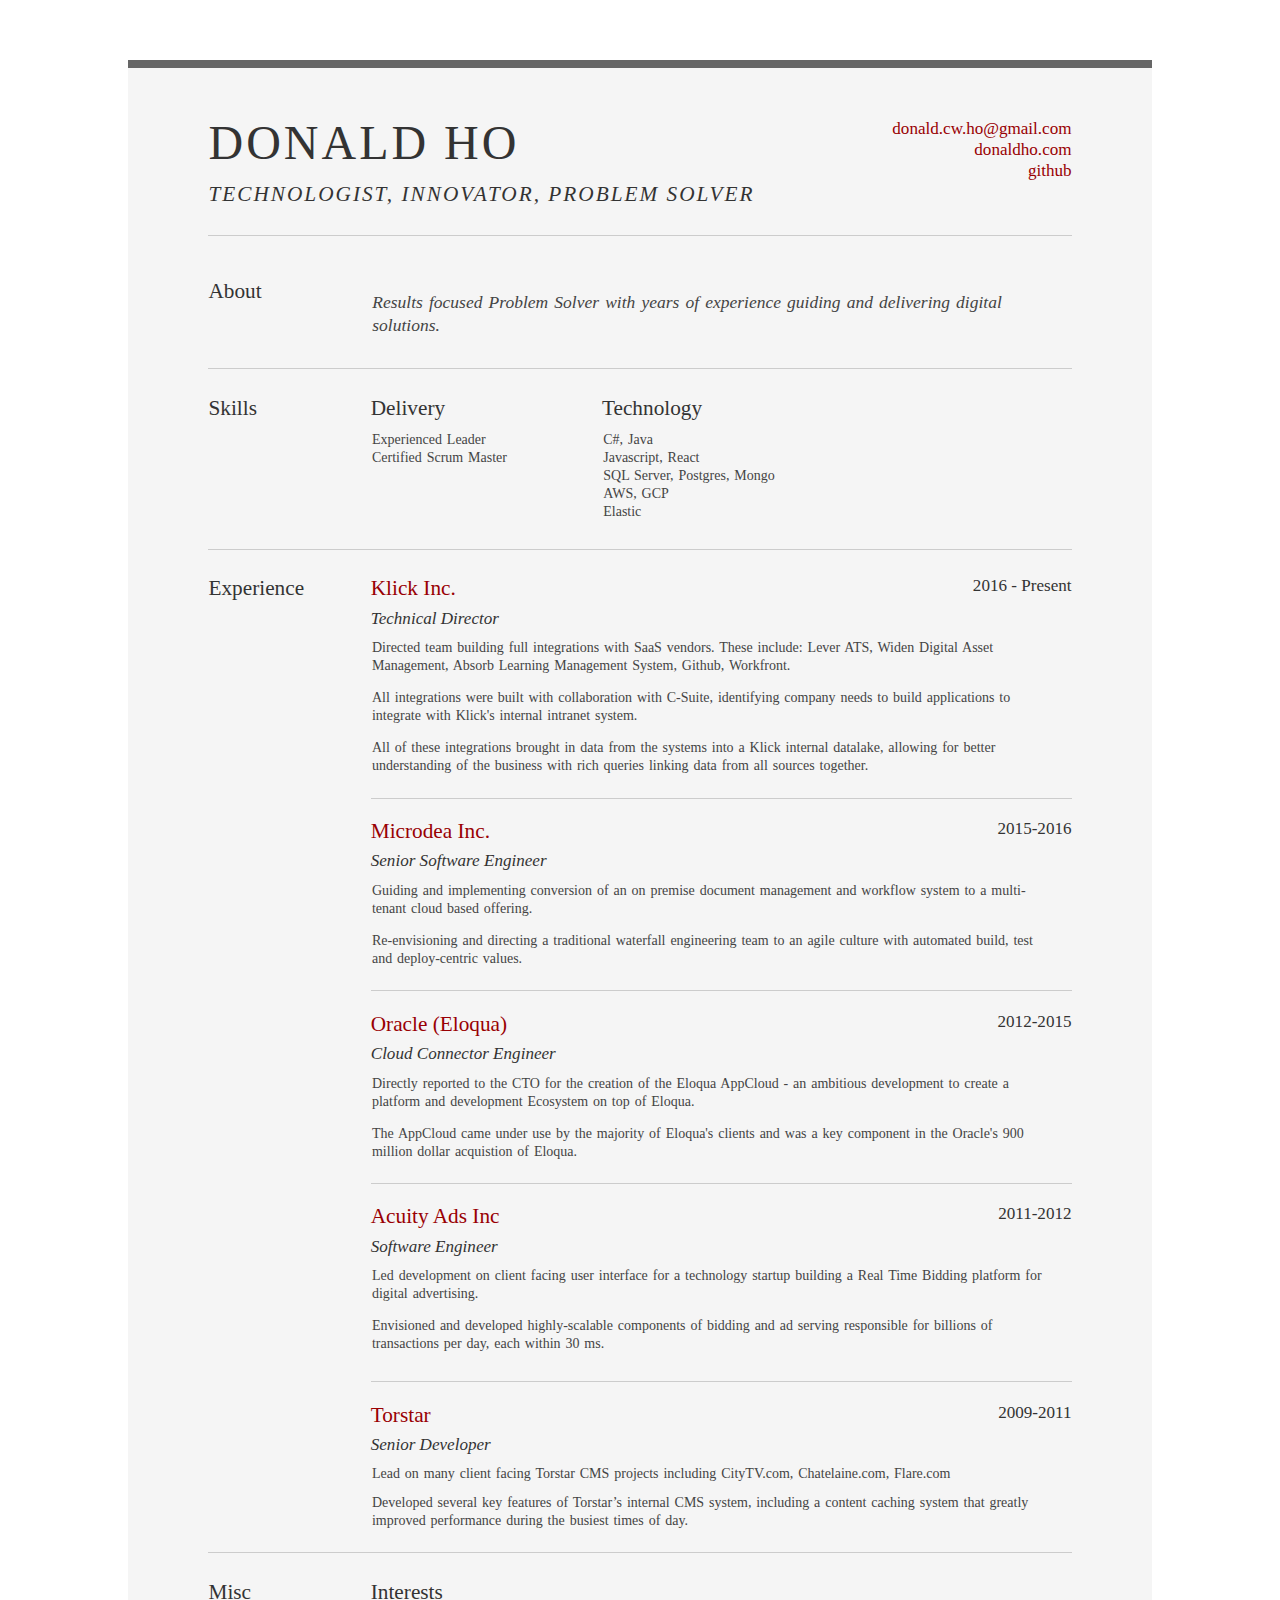
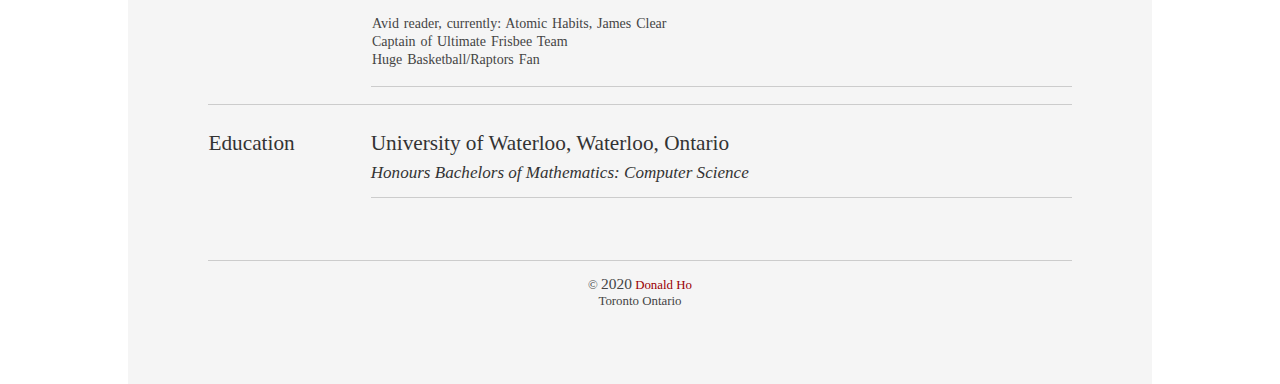
==== print.html @ a3a1f208 "Updating" ====
<!DOCTYPE html>
<html>

<head>
  <title>Resume</title>
  <meta http-equiv="content-type" content="text/html; charset=utf-8" />
  <link rel="stylesheet" type="text/css" href="./resume.css" media="all" />
</head>

<body>

  <div id="doc2" class="yui-t7">
    <div id="inner">

      <div id="hd">
        <div class="yui-gc">
          <div class="yui-u first">
            <h1>Donald Ho</h1>
          </div>

          <div class="yui-u">
            <div class="contact-info">
              <h3 class="clear"><a href="mailto:donald.cw.ho@gmail.com">donald.cw.ho@gmail.com</a></h3>
              <h3 class="clear"><a href="http://donaldho.com/">donaldho.com</a></h3>
              <h3 class="clear"><a href="https://github.com/CrafteeD">github</a></h3>
            </div>
          </div>
        </div>
        <div class="yui-gc whoami">
          <h2>Technologist, Innovator, Problem Solver</h2>
        </div>
      </div><!-- End hd -->

      <div id="bd">
        <div id="yui-main">
          <div class="yui-b">

            <div class="yui-gf">
              <div class="yui-u first">
                <h2>About</h2>
              </div>
              <div class="yui-u">
                <p class="enlarge">
                  Results focused Problem Solver with years of experience guiding and delivering digital solutions.
                </p>
              </div>
            </div><!-- End Profile -->

            <div class="yui-gf">
              <div class="yui-u first">
                <h2>Skills</h2>
              </div>
              <div class="yui-u">

                <div class="talent">
                  <h2>Delivery</h2>
                  <p>
                    Experienced Leader<br>
                    Certified Scrum Master<br>
                    <br>
                  </p>
                </div>

                <div class="talent">
                  <h2>Technology</h2>
                  <p>
                    C#, Java<br>
                    Javascript, React<br>
                    SQL Server, Postgres, Mongo<br>
                    AWS, GCP <br>
                    Elastic<br>
                  </p>
                </div>
              </div>
            </div><!-- End Skills -->

            <div class="yui-gf print-nobb">

              <div class="yui-u first">
                <h2>Experience</h2>
              </div>
              <div class="yui-u">

                <div class="job">
                  <h2><a href="https://www.klick.com/">Klick Inc.</a></h2>
                  <h3>Technical Director<h3>
                      <h4>2016 - Present</h4>
                      <p>
                        Directed team building full integrations with SaaS vendors. These include: Lever ATS, Widen
                        Digital Asset Management, Absorb Learning Management System, Github, Workfront.
                      </p>
                      <p>
                        All integrations were built with collaboration with C-Suite, identifying company needs to build
                        applications to integrate with Klick's internal intranet system.
                      </p>
                      <p class="last">
                        All of these integrations brought in data from the systems into a Klick internal datalake,
                        allowing for better understanding of the business with rich queries linking data from all
                        sources together.
                      </p>
                </div>

                <div class="job">
                  <h2><a href="https://www.microdea.com//">Microdea Inc.</a></h2>
                  <h3>Senior Software Engineer<h3>
                      <h4>2015-2016</h4>
                      <p>
                        Guiding and implementing conversion of an on premise document management and workflow system to
                        a multi-tenant cloud based offering.
                      </p>
                      <p class="last">
                        Re-envisioning and directing a traditional waterfall engineering team to an agile culture with
                        automated build, test and deploy-centric values.
                      </p>
                </div>

                <div class="job">
                  <h2><a href="https://www.oracle.com/">Oracle (Eloqua)</a></h2>
                  <h3>Cloud Connector Engineer<h3>
                      <h4>2012-2015</h4>
                      <p>
                        Directly reported to the CTO for the creation of the Eloqua AppCloud - an ambitious development
                        to create a platform and development Ecosystem on top of Eloqua.
                      </p>
                      <p class="last">
                        The AppCloud came under use by the majority of Eloqua's clients and was a key component in the
                        Oracle's 900 million dollar acquistion of Eloqua.
                      </p>
                </div>
                <div class="job">
                  <h2><a href="https://www.acuityads.com/">Acuity Ads Inc</a></h2>
                  <h3>Software Engineer<h3>
                      <h4>2011-2012</h4>
                      <p>
                        Led development on client facing user interface for a technology startup building a Real Time
                        Bidding platform for digital advertising.
                      </p>
                      <p class="last">
                        Envisioned and developed highly-scalable components of bidding and ad serving responsible for
                        billions of transactions per day, each within 30 ms. </p>
                      </p>
                </div>
                <div class="print-mt5"></div>
                <div class="job last">
                  <h2><a href="https://www.torstar.com/">Torstar</a></h2>
                  <h3>Senior Developer</h3>
                  <h4>2009-2011</h4>
                  <p class="last">
                    Lead on many client facing Torstar CMS projects including CityTV.com, Chatelaine.com, Flare.com
                  </p>
                  <p class="last">
                    Developed several key features of Torstar’s internal CMS system, including a content caching system
                    that greatly improved performance during the busiest times of day.
                  </p>
                </div>
                <div class="print-mt5"></div>

              </div>
            </div><!-- End Work -->


            <div class="yui-gf nopb">
              <div class="yui-u first">
                <h2>Misc</h2>
              </div>
              <div class="yui-u">

                <div class="prj job last">
                  <h2>Interests</h2>
                  <p>
                    Avid reader, currently: Atomic Habits, James Clear<br>
                    Captain of Ultimate Frisbee Team<br>
                    Huge Basketball/Raptors Fan<br>
                  </p>

                </div>

              </div>
            </div><!-- End Projects -->


            <div class="yui-gf last">
              <div class="yui-u first">
                <h2>Education</h2>
              </div>

              <div class="yui-u">
                <div class="job">
                  <h2>University of Waterloo, Waterloo, Ontario</h2>
                  <h3>Honours Bachelors of Mathematics: Computer Science</h3>
                </div>
              </div>
            </div><!-- End Edu -->

          </div>
        </div>
      </div>

      <div id="ft">
        &copy; <span class="num-bigger">2020</span> <a href="https://donaldho.com/">Donald Ho</a>
        <div>Toronto Ontario</div>
      </div>

    </div>
  </div>
</body>

</html>
---- resume.css ----
html {
  color: #000;
  background: #FFF;
}

body, div, dl, dt, dd, ul, ol, li, h1, h2, h3, h4, h5, h6, pre, code, form, fieldset, legend, input, button, textarea, p, blockquote, th, td {
  margin: 0;
  padding: 0;
}

table {
  border-collapse: collapse;
  border-spacing: 0;
}

fieldset, img {
  border: 0;
}

address, caption, cite, code, dfn, em, strong, th, var, optgroup {
  font-style: inherit;
  font-weight: inherit;
}

del, ins {
  text-decoration: none;
}

li {
  list-style: none;
}

caption, th {
  text-align: left;
}

h1, h2, h3, h4, h5, h6 {
  font-size: 100%;
  font-weight: normal;
}

q:before, q:after {
  content: '';
}

abbr, acronym {
  border: 0;
  font-variant: normal;
}

sup {
  vertical-align: baseline;
}

sub {
  vertical-align: baseline;
}

legend {
  color: #000;
}

input, button, textarea, select, optgroup, option {
  font-family: inherit;
  font-size: inherit;
  font-style: inherit;
  font-weight: inherit;
}

input, button, textarea, select {
  *font-size: 100%;
}

body {
  font: 14px/1.231 arial, helvetica, clean, sans-serif;
  *font-size: small;
  *font: x-small;
}

select, input, button, textarea, button {
  font: 99% arial, helvetica, clean, sans-serif;
}

table {
  font-size: inherit;
  font: 100%;
}

pre, code, kbd, samp, tt {
  font-family: monospace;
  *font-size: 108%;
  line-height: 100%;
}

body {
  text-align: center;
}

#doc, #doc2, #doc3, #doc4, .yui-t1, .yui-t2, .yui-t3, .yui-t4, .yui-t5, .yui-t6, .yui-t7 {
  margin: auto;
  text-align: left;
  width: 57.69em;
  *width: 56.25em;
}

#doc2 {
  width: 73.076em;
  *width: 71.25em;
}

#doc3 {
  margin: auto 10px;
  width: auto;
}

#doc4 {
  width: 74.923em;
  *width: 73.05em;
}

.yui-b {
  position: relative;
}

.yui-b {
  _position: static;
}

#yui-main .yui-b {
  position: static;
}

#yui-main, .yui-g .yui-u .yui-g {
  width: 100%;
}

.yui-t1 #yui-main, .yui-t2 #yui-main, .yui-t3 #yui-main {
  float: right;
  margin-left: -25em;
}

.yui-t4 #yui-main, .yui-t5 #yui-main, .yui-t6 #yui-main {
  float: left;
  margin-right: -25em;
}

.yui-t1 .yui-b {
  float: left;
  width: 12.30769em;
  *width: 12.00em;
}

.yui-t1 #yui-main .yui-b {
  margin-left: 13.30769em;
  *margin-left: 13.05em;
}

.yui-t2 .yui-b {
  float: left;
  width: 13.8461em;
  *width: 13.50em;
}

.yui-t2 #yui-main .yui-b {
  margin-left: 14.8461em;
  *margin-left: 14.55em;
}

.yui-t3 .yui-b {
  float: left;
  width: 23.0769em;
  *width: 22.50em;
}

.yui-t3 #yui-main .yui-b {
  margin-left: 24.0769em;
  *margin-left: 23.62em;
}

.yui-t4 .yui-b {
  float: right;
  width: 13.8456em;
  *width: 13.50em;
}

.yui-t4 #yui-main .yui-b {
  margin-right: 14.8456em;
  *margin-right: 14.55em;
}

.yui-t5 .yui-b {
  float: right;
  width: 18.4615em;
  *width: 18.00em;
}

.yui-t5 #yui-main .yui-b {
  margin-right: 19.4615em;
  *margin-right: 19.125em;
}

.yui-t6 .yui-b {
  float: right;
  width: 23.0769em;
  *width: 22.50em;
}

.yui-t6 #yui-main .yui-b {
  margin-right: 24.0769em;
  *margin-right: 23.62em;
}

.yui-t7 #yui-main .yui-b {
  display: block;
  margin: 0 0 1em 0;
}

#yui-main .yui-b {
  float: none;
  width: auto;
}

.yui-gb .yui-u, .yui-g .yui-gb .yui-u, .yui-gb .yui-g, .yui-gb .yui-gb, .yui-gb .yui-gc, .yui-gb .yui-gd, .yui-gb .yui-ge, .yui-gb .yui-gf, .yui-gc .yui-u, .yui-gc .yui-g, .yui-gd .yui-u {
  float: left;
}

.yui-g .yui-u, .yui-g .yui-g, .yui-g .yui-gb, .yui-g .yui-gc, .yui-g .yui-gd, .yui-g .yui-ge, .yui-g .yui-gf, .yui-gc .yui-u, .yui-gd .yui-g, .yui-g .yui-gc .yui-u, .yui-ge .yui-u, .yui-ge .yui-g, .yui-gf .yui-g, .yui-gf .yui-u {
  float: right;
}

.yui-g div.first, .yui-gb div.first, .yui-gc div.first, .yui-gd div.first, .yui-ge div.first, .yui-gf div.first, .yui-g .yui-gc div.first, .yui-g .yui-ge div.first, .yui-gc div.first div.first {
  float: left;
}

.yui-g .yui-u, .yui-g .yui-g, .yui-g .yui-gb, .yui-g .yui-gc, .yui-g .yui-gd, .yui-g .yui-ge, .yui-g .yui-gf {
  width: 49.1%;
}

.yui-gb .yui-u, .yui-g .yui-gb .yui-u, .yui-gb .yui-g, .yui-gb .yui-gb, .yui-gb .yui-gc, .yui-gb .yui-gd, .yui-gb .yui-ge, .yui-gb .yui-gf, .yui-gc .yui-u, .yui-gc .yui-g, .yui-gd .yui-u {
  width: 32%;
  margin-left: 1.99%;
}

.yui-gb .yui-u {
  *margin-left: 1.9%;
  *width: 31.9%;
}

.yui-gc div.first, .yui-gd .yui-u {
  width: 66%;
}

.yui-gd div.first {
  width: 32%;
}

.yui-ge div.first, .yui-gf .yui-u {
  width: 74.2%;
}

.yui-ge .yui-u, .yui-gf div.first {
  width: 24%;
}

.yui-g .yui-gb div.first, .yui-gb div.first, .yui-gc div.first, .yui-gd div.first {
  margin-left: 0;
}

.yui-g .yui-g .yui-u, .yui-gb .yui-g .yui-u, .yui-gc .yui-g .yui-u, .yui-gd .yui-g .yui-u, .yui-ge .yui-g .yui-u, .yui-gf .yui-g .yui-u {
  width: 49%;
  *width: 48.1%;
  *margin-left: 0;
}

.yui-g .yui-g .yui-u {
  width: 48.1%;
}

.yui-g .yui-gb div.first, .yui-gb .yui-gb div.first {
  *margin-right: 0;
  *width: 32%;
  _width: 31.7%;
}

.yui-g .yui-gc div.first, .yui-gd .yui-g {
  width: 66%;
}

.yui-gb .yui-g div.first {
  *margin-right: 4%;
  _margin-right: 1.3%;
}

.yui-gb .yui-gc div.first, .yui-gb .yui-gd div.first {
  *margin-right: 0;
}

.yui-gb .yui-gb .yui-u, .yui-gb .yui-gc .yui-u {
  *margin-left: 1.8%;
  _margin-left: 4%;
}

.yui-g .yui-gb .yui-u {
  _margin-left: 1.0%;
}

.yui-gb .yui-gd .yui-u {
  *width: 66%;
  _width: 61.2%;
}

.yui-gb .yui-gd div.first {
  *width: 31%;
  _width: 29.5%;
}

.yui-g .yui-gc .yui-u, .yui-gb .yui-gc .yui-u {
  width: 32%;
  _float: right;
  margin-right: 0;
  _margin-left: 0;
}

.yui-gb .yui-gc div.first {
  width: 66%;
  *float: left;
  *margin-left: 0;
}

.yui-gb .yui-ge .yui-u, .yui-gb .yui-gf .yui-u {
  margin: 0;
}

.yui-gb .yui-gb .yui-u {
  _margin-left: .7%;
}

.yui-gb .yui-g div.first, .yui-gb .yui-gb div.first {
  *margin-left: 0;
}

.yui-gc .yui-g .yui-u, .yui-gd .yui-g .yui-u {
  *width: 48.1%;
  *margin-left: 0;
}

.yui-gb .yui-gd div.first {
  width: 32%;
}

.yui-g .yui-gd div.first {
  _width: 29.9%;
}

.yui-ge .yui-g {
  width: 24%;
}

.yui-gf .yui-g {
  width: 74.2%;
}

.yui-gb .yui-ge div.yui-u, .yui-gb .yui-gf div.yui-u {
  float: right;
}

.yui-gb .yui-ge div.first, .yui-gb .yui-gf div.first {
  float: left;
}

.yui-gb .yui-ge .yui-u, .yui-gb .yui-gf div.first {
  *width: 24%;
  _width: 20%;
}

.yui-gb .yui-ge div.first, .yui-gb .yui-gf .yui-u {
  *width: 73.5%;
  _width: 65.5%;
}

.yui-ge div.first .yui-gd .yui-u {
  width: 65%;
}

.yui-ge div.first .yui-gd div.first {
  width: 32%;
}

#hd:after, #bd:after, #ft:after, .yui-g:after, .yui-gb:after, .yui-gc:after, .yui-gd:after, .yui-ge:after, .yui-gf:after {
  content: ".";
  display: block;
  height: 0;
  clear: both;
  visibility: hidden;
}

#hd, #bd, #ft, .yui-g, .yui-gb, .yui-gc, .yui-gd, .yui-ge, .yui-gf {
  zoom: 1;
}

@media print {
  #doc2, body {
    margin: -60px 0 -50px 0;
    padding: 0;
  }
  #ft {
    padding-bottom: 0;
  }
  #top-pdf, #btm-pdf {
    display: none;
  }
  .print-mt4 {
    padding-top: 4em;
  }
  .print-mt5 {
    padding-top: 5em;
  }
  .print-mt6 {
    padding-top: 6em;
  }
  .print-mt7 {
    padding-top: 7em;
  }
  .print-mb7 {
    padding-bottom: 7em;
  }
  .print-mb5 {
    padding-bottom: 5em;
  }
  .print-nobb {
    border-bottom: none !important;
  }
  h2 {
    line-height: 1em;
  }
}

.clear {
  clear: both;
}

/* yui-grids style overrides */

body {
  font-family: Georgia;
  color: #444;
}

a {
  text-decoration: none;
}

#inner {
  padding: 10px 80px;
  margin: 60px auto 0 auto;
  background: #f5f5f5;
  border: solid #666;
  border-width: 8px 0 0 0;
}

.yui-gf {
  margin-bottom: 1.8em;
  padding-bottom: 1em;
  border-bottom: 1px solid #ccc;
}

.yui-gf.nopb {
  padding-bottom: 0;
}

.yui-gf .yui-u {
  width: 81.2%;
}

.yui-gf div.first {
  width: 13.3%;
}

/* override above overrides for embedded content pages */

#content .yui-gf .yui-u {
  padding-left: 5em;
  float: left;
}

/* header, body, footer */

#hd {
  margin: 2.5em 0 3em 0;
  padding-bottom: 1.5em;
  border-bottom: 1px solid #ccc
}

#hd h1 {
  font-size: 48px;
  text-transform: uppercase;
  letter-spacing: 3px;
  margin-bottom: 8px;
}

#hd h2 {
  text-transform: uppercase;
  letter-spacing: 2px;
}

#bd, #ft {
  margin-bottom: 2em;
}

#ft {
  padding: 1em 0 3em 0;
  font-size: 92%;
  border-top: 1px solid #ccc;
  text-align: center;
}

#ft p {
  margin-bottom: 0;
  text-align: center;
}

/* core typography and style */

h2 {
  font-size: 152%
}

h3, h4 {
  font-size: 122%;
}

h1, h2, h3, h4 {
  color: #333;
}

p {
  font-size: 100%;
  line-height: 18px;
  padding-left: .09em;
  padding-right: 1.5em;
  word-spacing: .1em;
}

a {
  color: #990003;
}

a:hover {
  text-decoration: none;
}

strong {
  font-weight: bold;
}

p.enlarge {
  font-size: 125%;
  padding-right: 1.5em;
  line-height: 1.3em;
  font-style: italic;
}

p.enlarge span {
  color: #000;
}

.contact-info {
  margin-top: 5px;
  width: 12em;
  float: right;
}

.contact-info h3 {
  float: right;
}

.job h3, .whoami {
  font-style: italic;
}

.whoami {
  padding-bottom: .5em;
}

/* section styles */

.job {
  position: relative;
  margin-bottom: 1.4em;
  padding-bottom: 1em;
  border-bottom: 1px solid #ccc;
}

.job h4 {
  position: absolute;
  top: 0;
  right: 0;
}

p {
  margin: 0.75em 0 1em 0;
}

.job h2 {
  margin-bottom: 6px;
}

.job.prj p {
  padding-bottom: 1.2em;
  margin-bottom: 1.2em;
  border-bottom: 1px solid #ccc;
}

.job.prj p.last {
  border-bottom: none;
}

.talent {
  width: 33%;
  float: left;
}

.talent h2 {
  margin-bottom: 6px;
}

.last {
  border: none;
  margin-bottom: -1em;
}

p.last {
  margin-bottom: .6em;
}

/* fix georgia number misalignments */

.num-bigger {
  font-size: 120%;
}

.num-upper {
  position: relative;
  bottom: 3px;
}
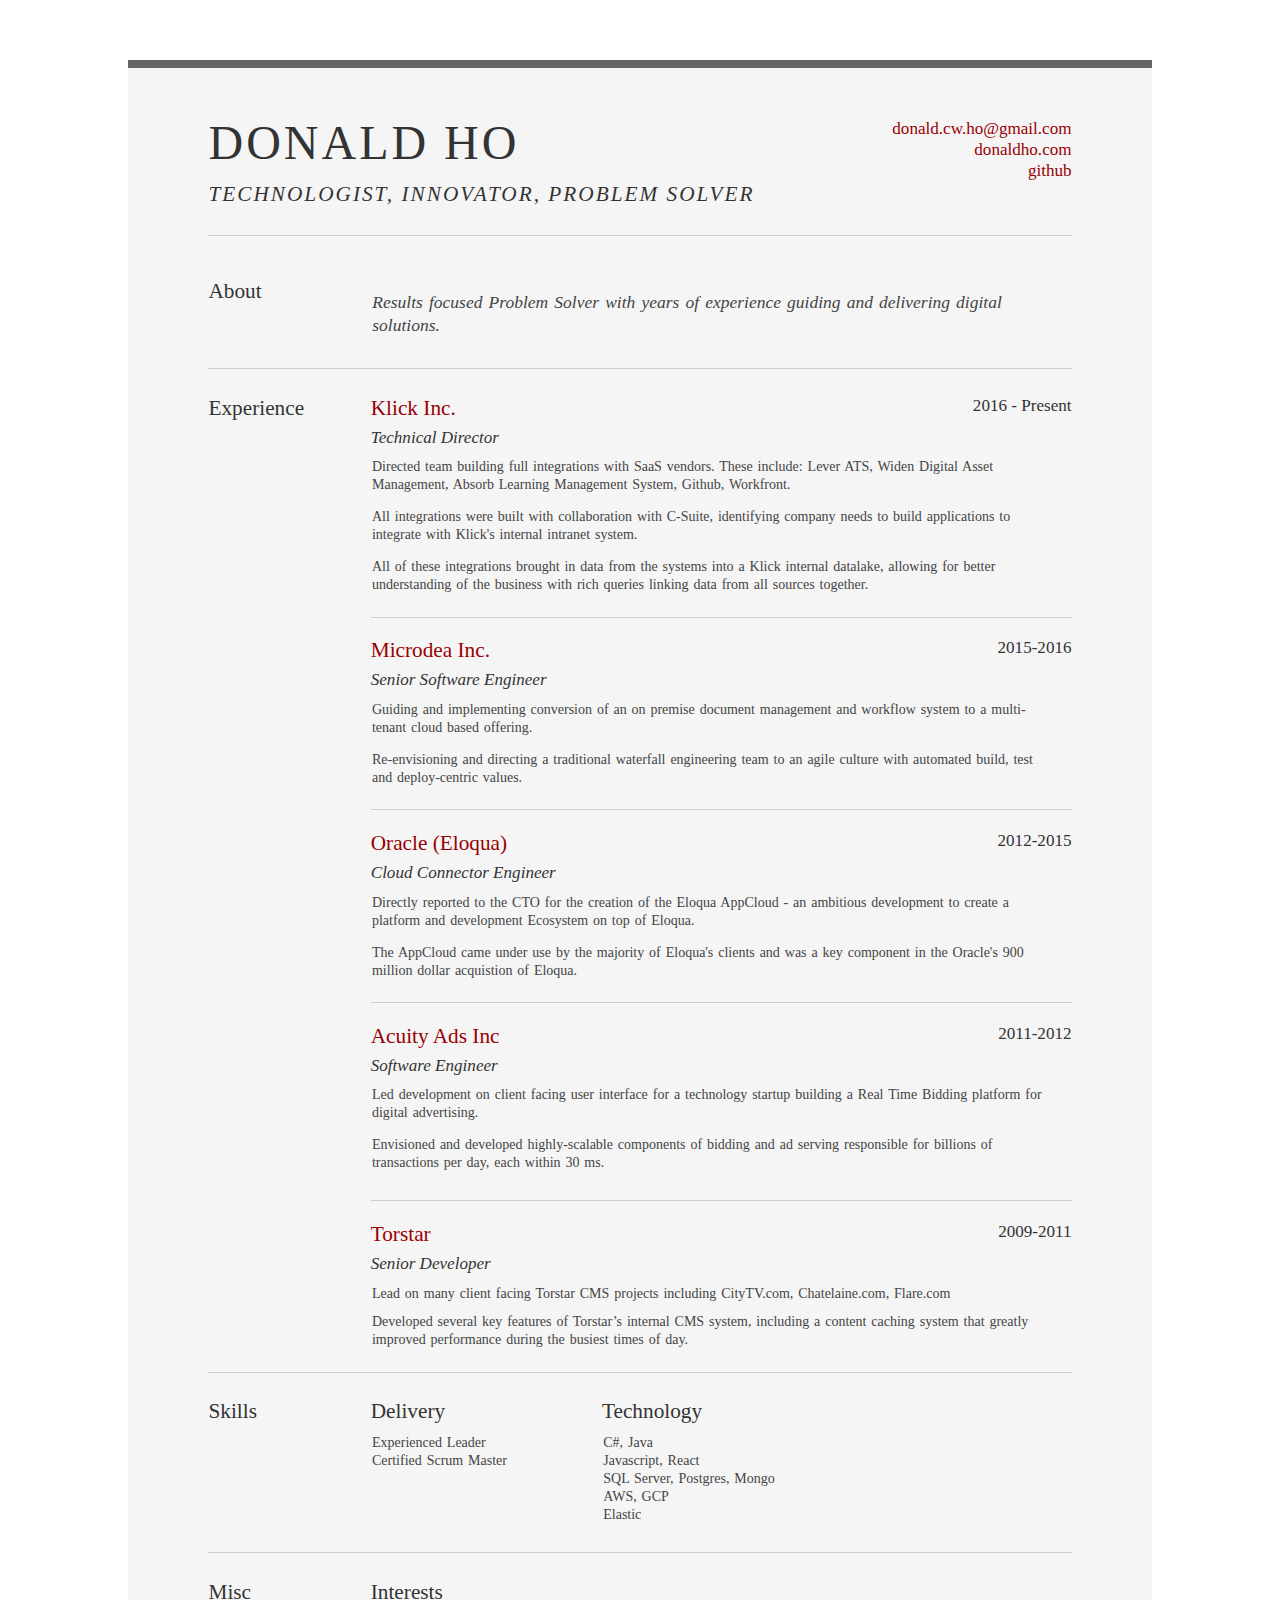
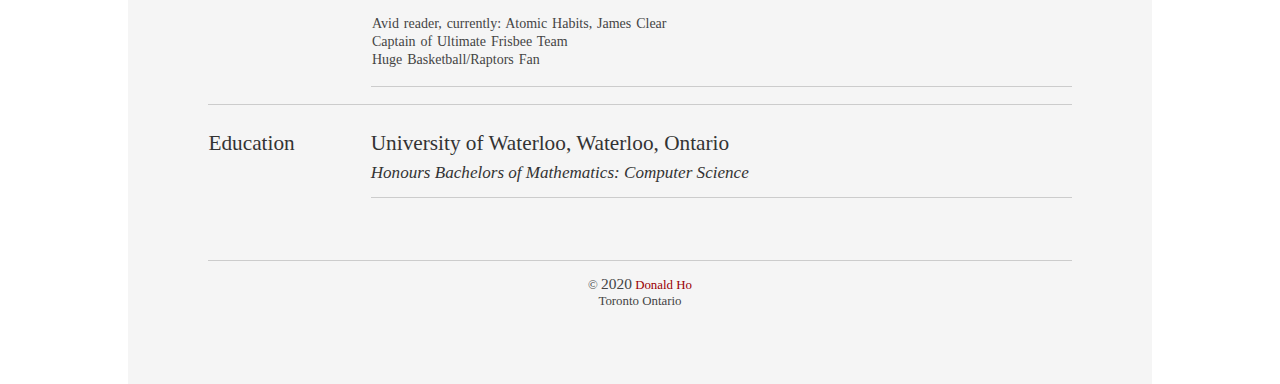
==== commit 0409ca31: "Updates" ====
--- a/print.html
+++ b/print.html
@@ -46,34 +46,6 @@
               </div>
             </div><!-- End Profile -->
 
-            <div class="yui-gf">
-              <div class="yui-u first">
-                <h2>Skills</h2>
-              </div>
-              <div class="yui-u">
-
-                <div class="talent">
-                  <h2>Delivery</h2>
-                  <p>
-                    Experienced Leader<br>
-                    Certified Scrum Master<br>
-                    <br>
-                  </p>
-                </div>
-
-                <div class="talent">
-                  <h2>Technology</h2>
-                  <p>
-                    C#, Java<br>
-                    Javascript, React<br>
-                    SQL Server, Postgres, Mongo<br>
-                    AWS, GCP <br>
-                    Elastic<br>
-                  </p>
-                </div>
-              </div>
-            </div><!-- End Skills -->
-
             <div class="yui-gf print-nobb">
 
               <div class="yui-u first">
@@ -158,7 +130,34 @@
               </div>
             </div><!-- End Work -->
 
-
+            <div class="yui-gf">
+                <div class="yui-u first">
+                  <h2>Skills</h2>
+                </div>
+                <div class="yui-u">
+  
+                  <div class="talent">
+                    <h2>Delivery</h2>
+                    <p>
+                      Experienced Leader<br>
+                      Certified Scrum Master<br>
+                      <br>
+                    </p>
+                  </div>
+  
+                  <div class="talent">
+                    <h2>Technology</h2>
+                    <p>
+                      C#, Java<br>
+                      Javascript, React<br>
+                      SQL Server, Postgres, Mongo<br>
+                      AWS, GCP <br>
+                      Elastic<br>
+                    </p>
+                  </div>
+                </div>
+              </div><!-- End Skills -->
+  
             <div class="yui-gf nopb">
               <div class="yui-u first">
                 <h2>Misc</h2>
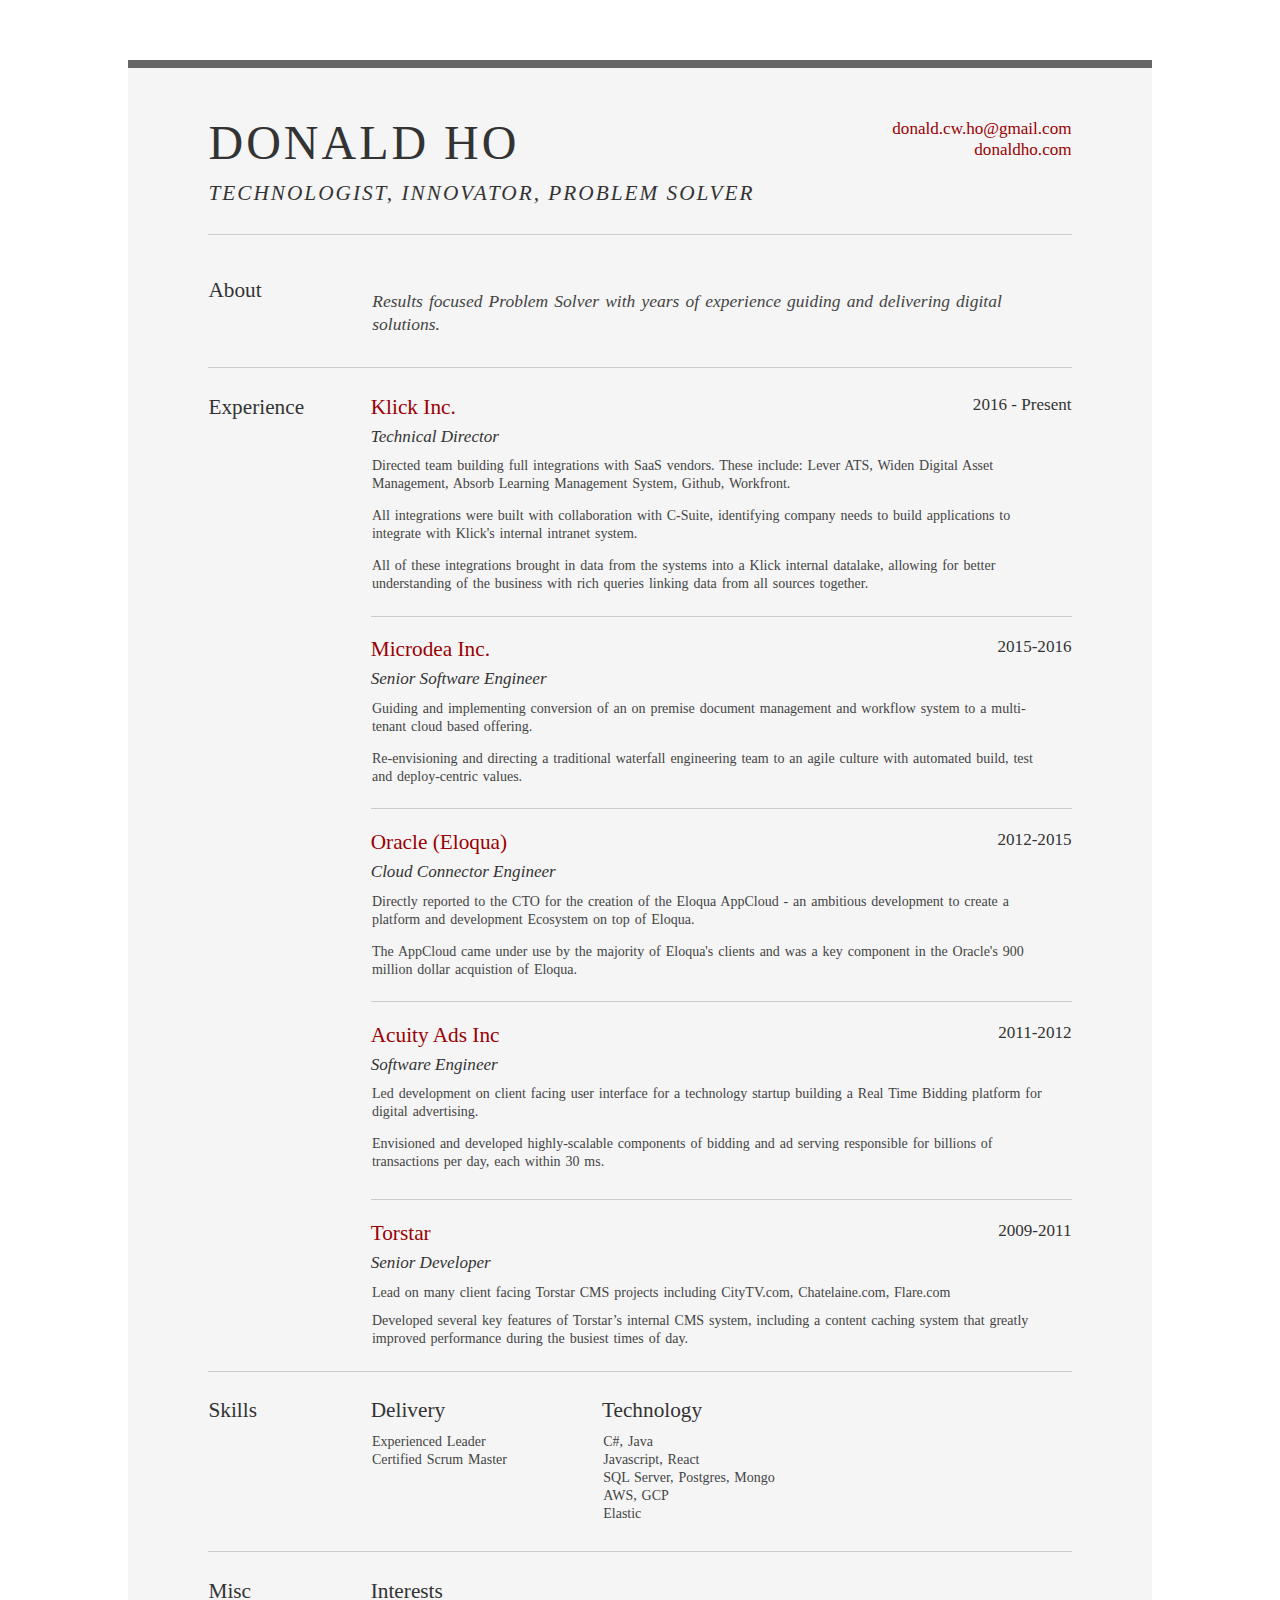
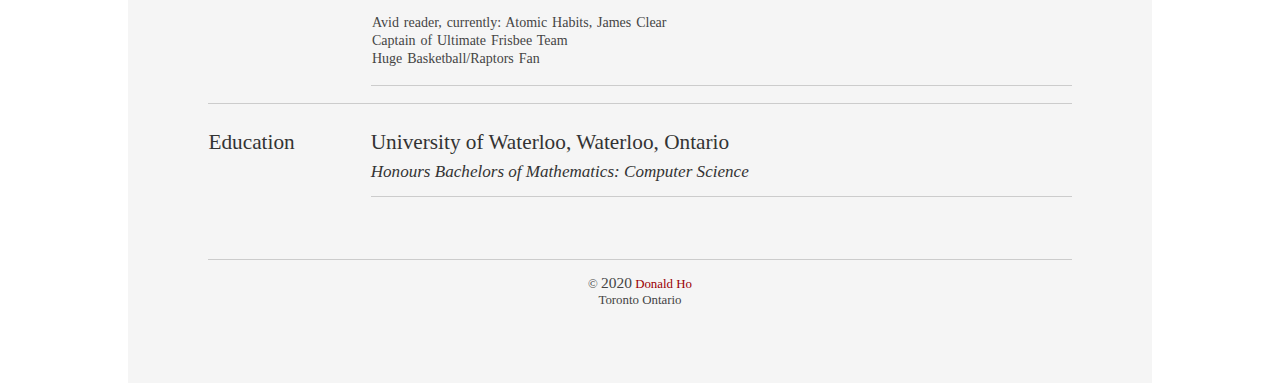
==== commit c30ff2f7: "Updates" ====
--- a/print.html
+++ b/print.html
@@ -22,7 +22,6 @@
             <div class="contact-info">
               <h3 class="clear"><a href="mailto:donald.cw.ho@gmail.com">donald.cw.ho@gmail.com</a></h3>
               <h3 class="clear"><a href="http://donaldho.com/">donaldho.com</a></h3>
-              <h3 class="clear"><a href="https://github.com/CrafteeD">github</a></h3>
             </div>
           </div>
         </div>
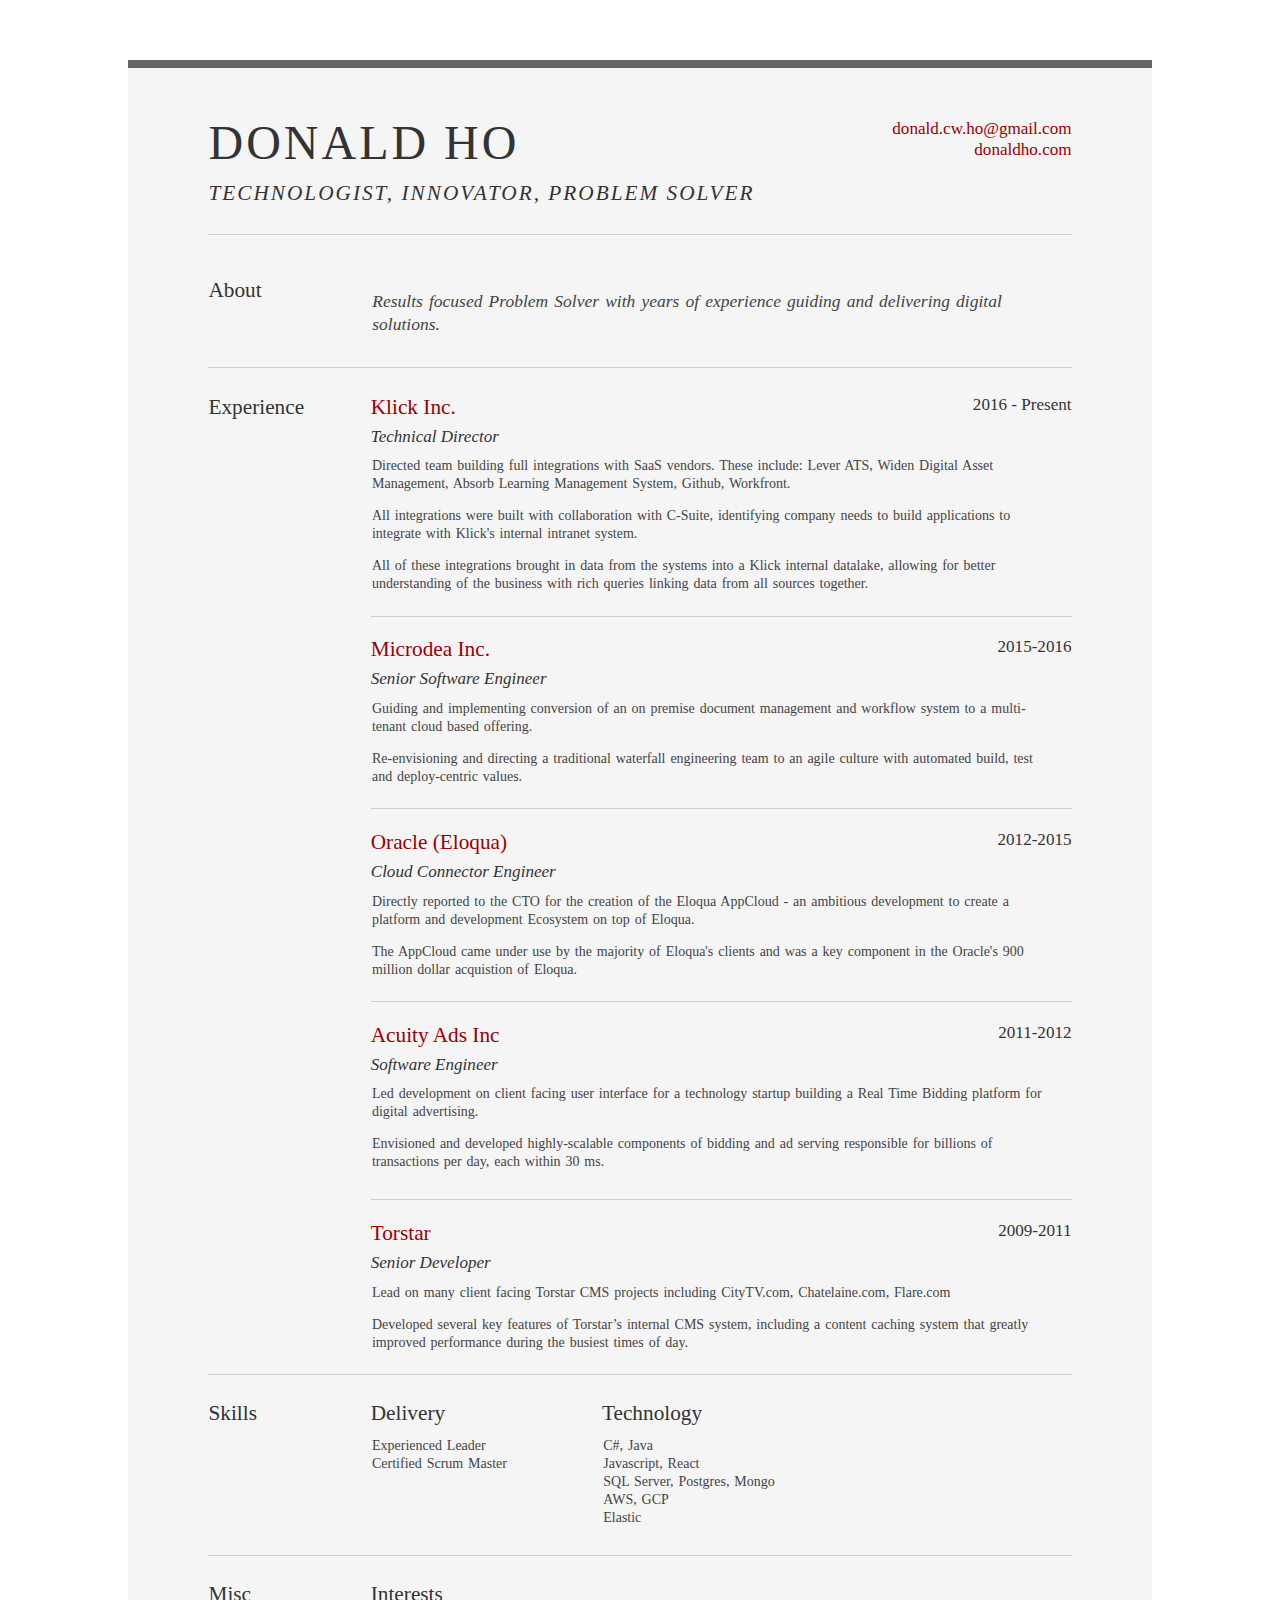
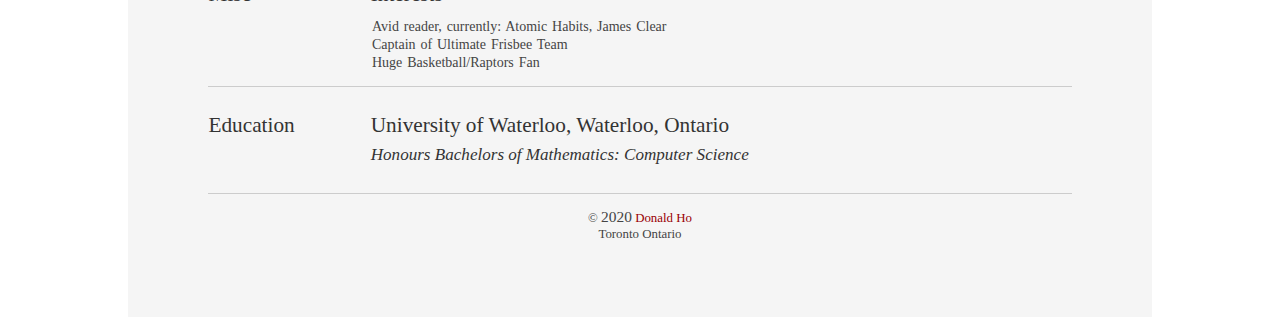
==== commit cadeca35: "Updates" ====
--- a/print.html
+++ b/print.html
@@ -116,7 +116,7 @@
                   <h2><a href="https://www.torstar.com/">Torstar</a></h2>
                   <h3>Senior Developer</h3>
                   <h4>2009-2011</h4>
-                  <p class="last">
+                  <p>
                     Lead on many client facing Torstar CMS projects including CityTV.com, Chatelaine.com, Flare.com
                   </p>
                   <p class="last">
@@ -163,7 +163,7 @@
               </div>
               <div class="yui-u">
 
-                <div class="prj job last">
+                <div class="job last">
                   <h2>Interests</h2>
                   <p>
                     Avid reader, currently: Atomic Habits, James Clear<br>
@@ -182,8 +182,8 @@
                 <h2>Education</h2>
               </div>
 
-              <div class="yui-u">
-                <div class="job">
+              <div class="yui-u last">
+                <div class="job last">
                   <h2>University of Waterloo, Waterloo, Ontario</h2>
                   <h3>Honours Bachelors of Mathematics: Computer Science</h3>
                 </div>
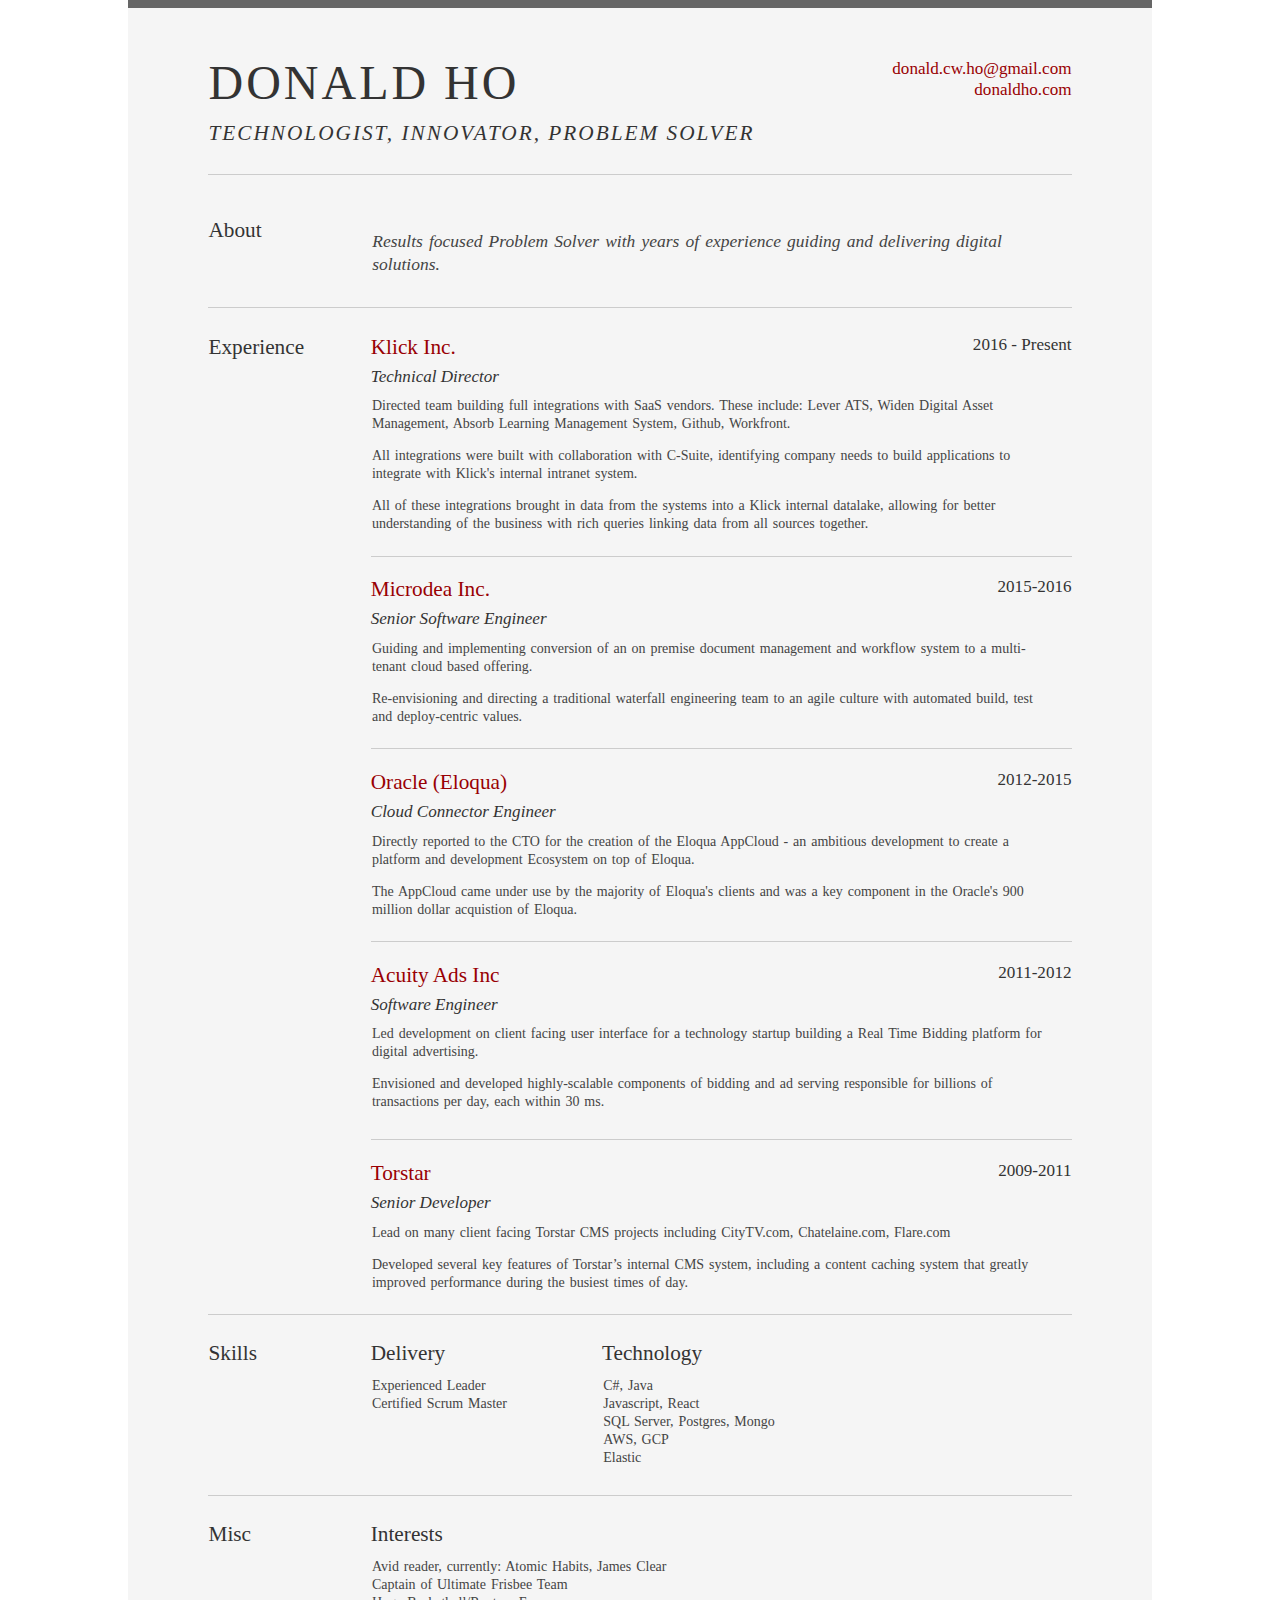
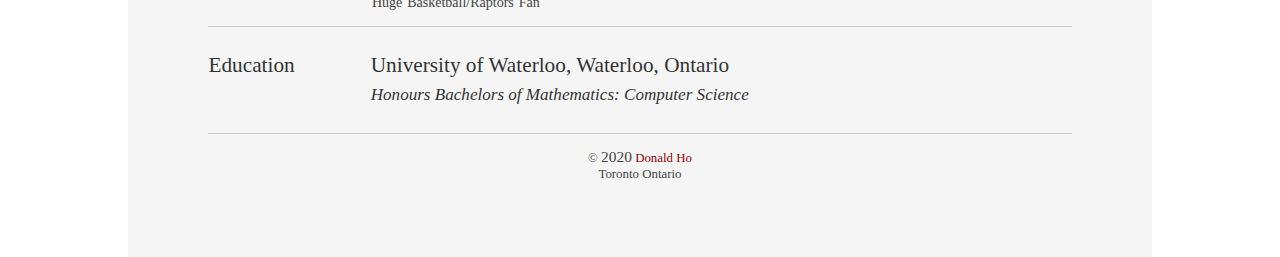
==== commit 0d7abd3a: "Updates" ====
--- a/print.html
+++ b/print.html
@@ -7,7 +7,7 @@
   <link rel="stylesheet" type="text/css" href="./resume.css" media="all" />
 </head>
 
-<body>
+<body style="margin-top:-60px;">
 
   <div id="doc2" class="yui-t7">
     <div id="inner">
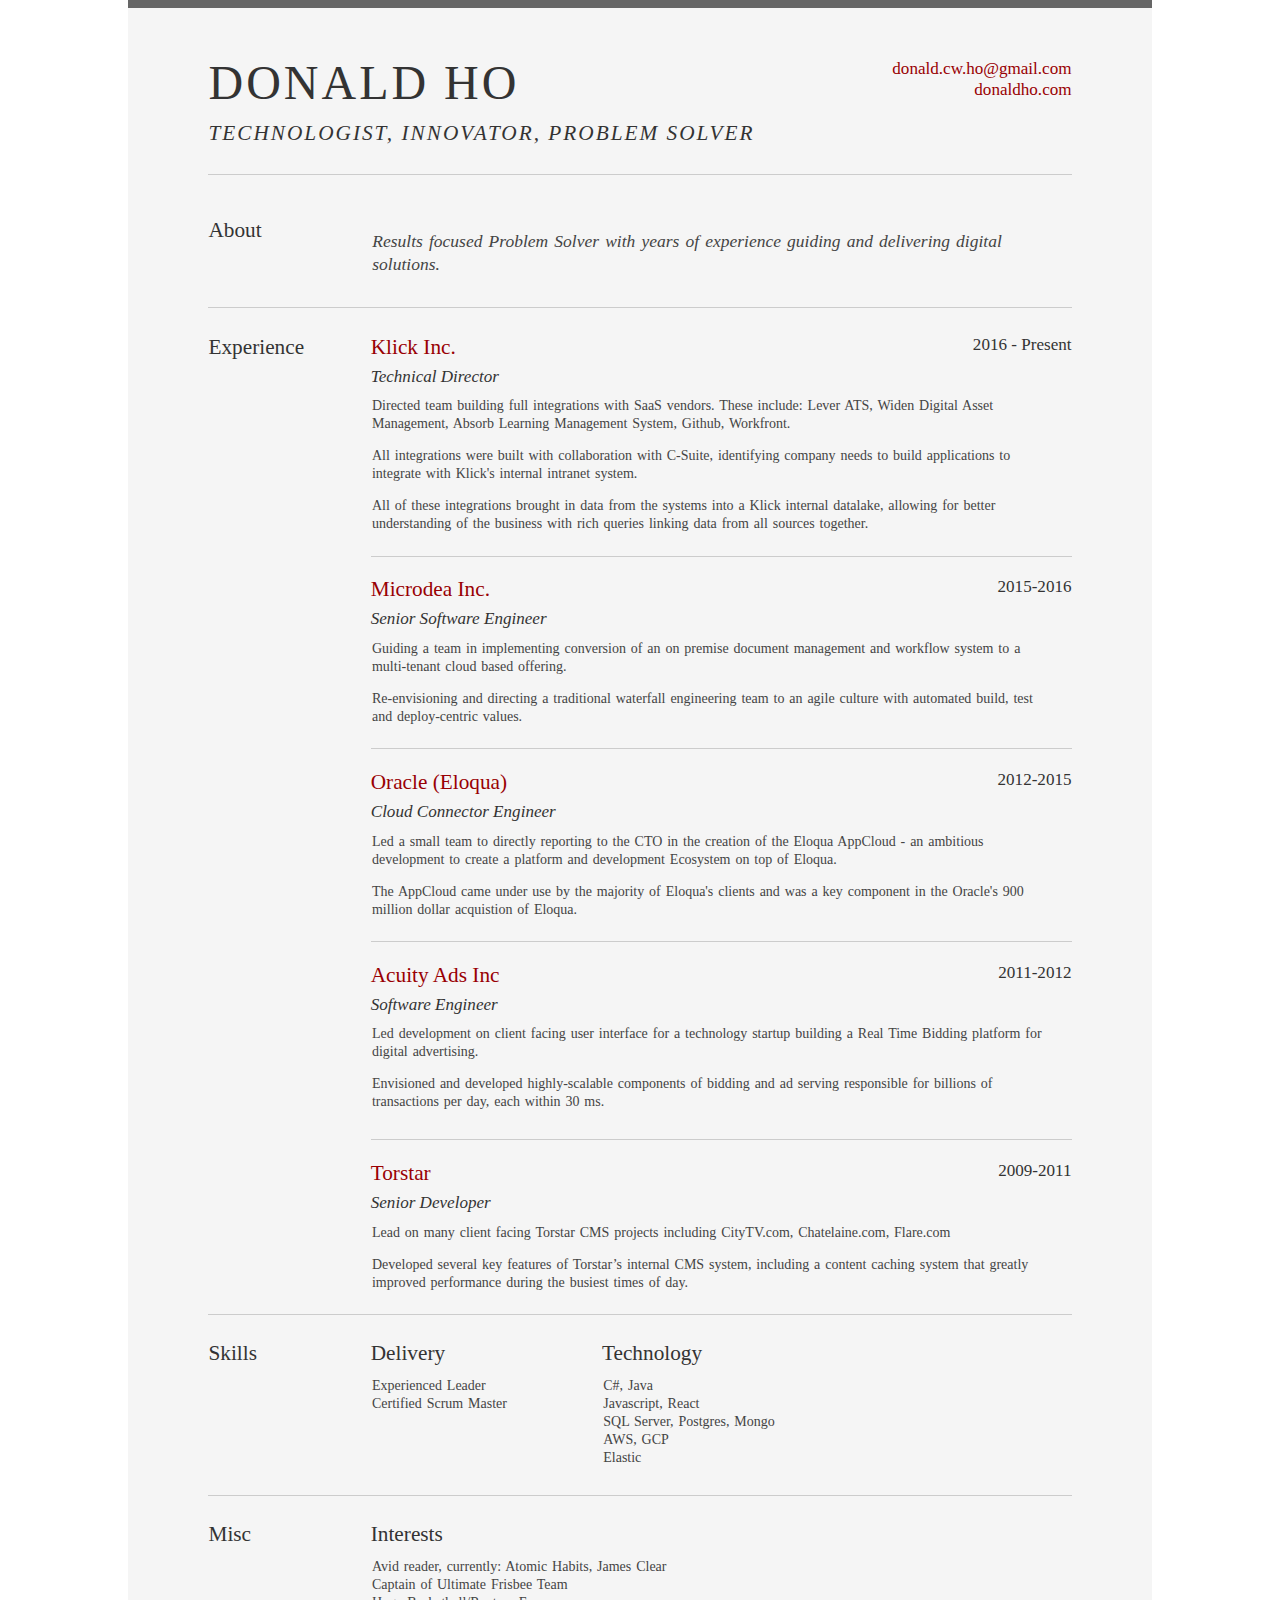
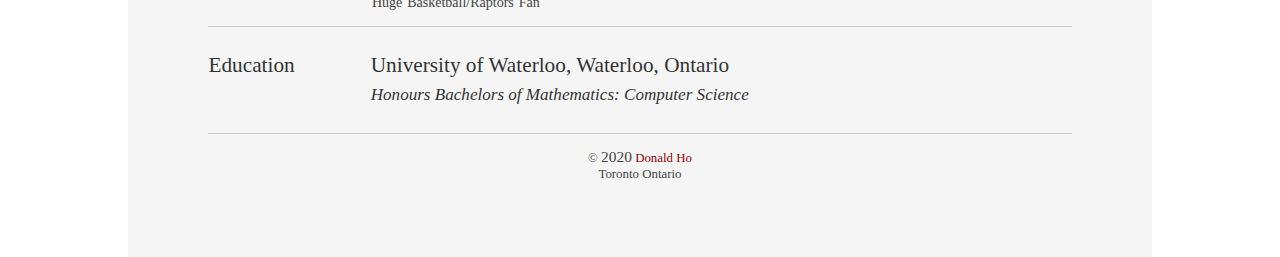
==== commit 2bc1f7ae: "Minor updates" ====
--- a/print.html
+++ b/print.html
@@ -76,7 +76,8 @@
                   <h3>Senior Software Engineer<h3>
                       <h4>2015-2016</h4>
                       <p>
-                        Guiding and implementing conversion of an on premise document management and workflow system to
+                        Guiding a team in implementing conversion of an on premise document management and workflow
+                        system to
                         a multi-tenant cloud based offering.
                       </p>
                       <p class="last">
@@ -90,7 +91,8 @@
                   <h3>Cloud Connector Engineer<h3>
                       <h4>2012-2015</h4>
                       <p>
-                        Directly reported to the CTO for the creation of the Eloqua AppCloud - an ambitious development
+                        Led a small team to directly reporting to the CTO in the creation of the Eloqua AppCloud - an
+                        ambitious development
                         to create a platform and development Ecosystem on top of Eloqua.
                       </p>
                       <p class="last">
@@ -130,33 +132,33 @@
             </div><!-- End Work -->
 
             <div class="yui-gf">
-                <div class="yui-u first">
-                  <h2>Skills</h2>
-                </div>
-                <div class="yui-u">
-  
-                  <div class="talent">
-                    <h2>Delivery</h2>
-                    <p>
-                      Experienced Leader<br>
-                      Certified Scrum Master<br>
-                      <br>
-                    </p>
-                  </div>
-  
-                  <div class="talent">
-                    <h2>Technology</h2>
-                    <p>
-                      C#, Java<br>
-                      Javascript, React<br>
-                      SQL Server, Postgres, Mongo<br>
-                      AWS, GCP <br>
-                      Elastic<br>
-                    </p>
-                  </div>
-                </div>
-              </div><!-- End Skills -->
-  
+              <div class="yui-u first">
+                <h2>Skills</h2>
+              </div>
+              <div class="yui-u">
+
+                <div class="talent">
+                  <h2>Delivery</h2>
+                  <p>
+                    Experienced Leader<br>
+                    Certified Scrum Master<br>
+                    <br>
+                  </p>
+                </div>
+
+                <div class="talent">
+                  <h2>Technology</h2>
+                  <p>
+                    C#, Java<br>
+                    Javascript, React<br>
+                    SQL Server, Postgres, Mongo<br>
+                    AWS, GCP <br>
+                    Elastic<br>
+                  </p>
+                </div>
+              </div>
+            </div><!-- End Skills -->
+
             <div class="yui-gf nopb">
               <div class="yui-u first">
                 <h2>Misc</h2>
